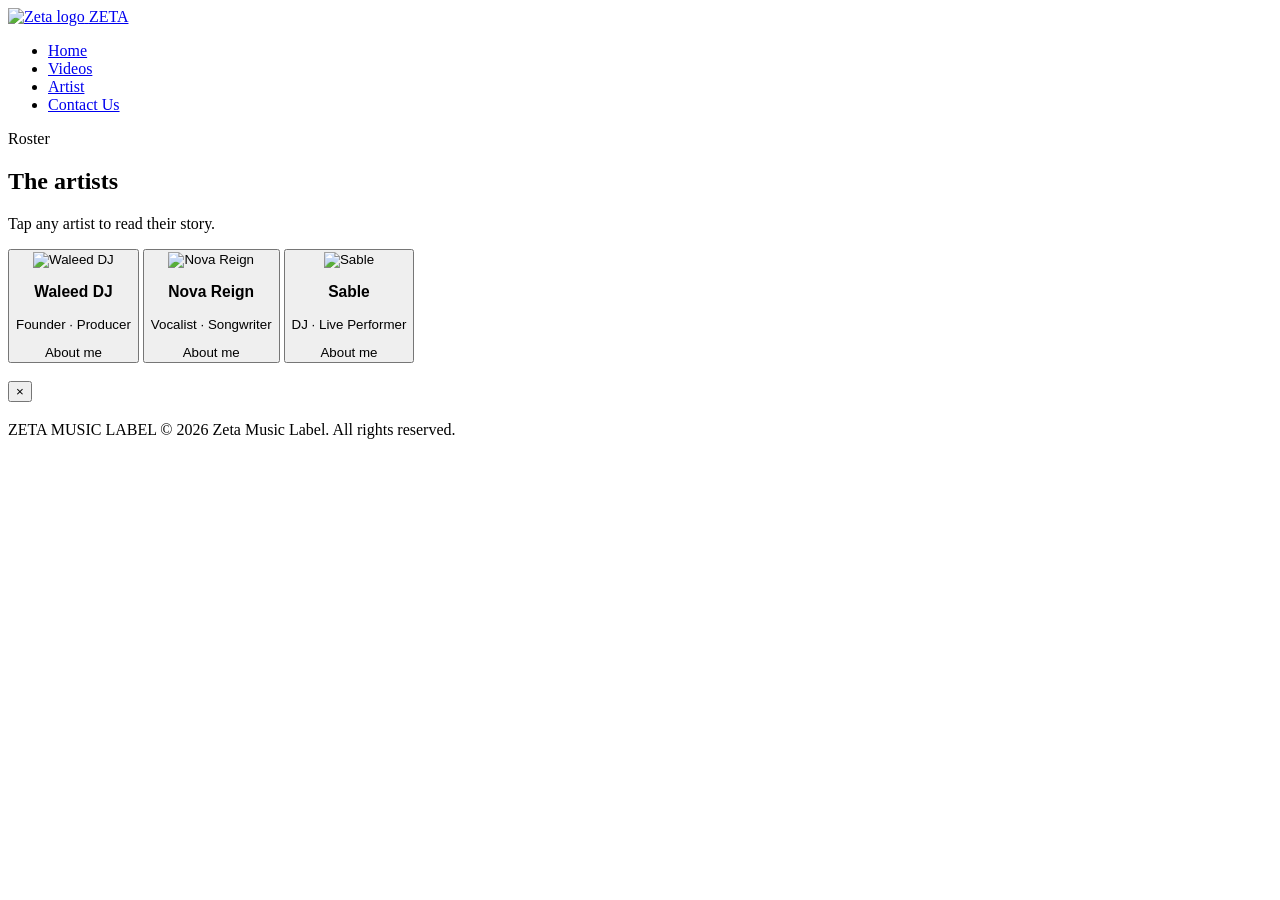
==== artist.html @ c0fe9c6c "Add files via upload" ====
<!DOCTYPE html>
<html lang="en">
<head>
  <meta charset="UTF-8" />
  <meta name="viewport" content="width=device-width, initial-scale=1.0" />
  <title>Artists — Zeta Music Label</title>
  <link rel="preconnect" href="https://fonts.googleapis.com" />
  <link rel="preconnect" href="https://fonts.gstatic.com" crossorigin />
  <link href="https://fonts.googleapis.com/css2?family=Syne:wght@700;800&family=Manrope:wght@400;600;700;800&family=Space+Mono:wght@400;700&display=swap" rel="stylesheet" />
  <link rel="stylesheet" href="css/styles.css" />
</head>
<body>

  <header class="nav">
    <div class="wrap nav-inner">
      <a class="brand" href="index.html">
        <img src="assets/logo-mark.svg" alt="Zeta logo" />
        <span class="brand-name">ZETA</span>
      </a>
      <input type="checkbox" id="nav-toggle" class="nav-toggle" hidden />
      <label class="nav-burger" for="nav-toggle" aria-label="Menu"><span></span><span></span><span></span></label>
      <ul class="nav-links">
        <li><a href="index.html">Home</a></li>
        <li><a href="videos.html">Videos</a></li>
        <li><a href="artist.html" class="active">Artist</a></li>
        <li><a href="contact.html">Contact Us</a></li>
      </ul>
    </div>
  </header>

  <main class="wrap">
    <section class="page-head">
      <p class="eyebrow">Roster</p>
      <h1 class="section-title">The artists</h1>
      <p class="section-sub">Tap any artist to read their story.</p>
    </section>

    <section class="artist-grid">

      <button class="artist-card" data-artist
              data-name="Waleed DJ"
              data-role="Founder &middot; Producer"
              data-bio="Waleed DJ is the founder and flagship artist of Zeta Music Label. Blending deep house grooves with cinematic electronic textures, he has spent the last decade building dancefloors from underground clubs to festival main stages. His sound is defined by warm analog basslines and a relentless ear for melody.">
        <img src="assets/artist-waleed.svg" alt="Waleed DJ" />
        <div class="artist-card-overlay">
          <h3>Waleed DJ</h3>
          <p class="role">Founder &middot; Producer</p>
          <span class="more">About me</span>
        </div>
      </button>

      <button class="artist-card" data-artist
              data-name="Nova Reign"
              data-role="Vocalist &middot; Songwriter"
              data-bio="Nova Reign brings a soulful voice and sharp songwriting to the Zeta family. Drawing from R&B and future-pop, her topline work has shaped some of the label's most-streamed singles. Off the mic, she writes for artists across the electronic scene.">
        <img src="assets/artist-2.svg" alt="Nova Reign" />
        <div class="artist-card-overlay">
          <h3>Nova Reign</h3>
          <p class="role">Vocalist &middot; Songwriter</p>
          <span class="more">About me</span>
        </div>
      </button>

      <button class="artist-card" data-artist
              data-name="Sable"
              data-role="DJ &middot; Live Performer"
              data-bio="Sable is a rising selector known for hypnotic, genre-fluid sets that move from melodic techno to broken beat without losing the room. A Zeta resident since 2024, Sable closes the label's showcase nights and curates its monthly mix series.">
        <img src="assets/artist-3.svg" alt="Sable" />
        <div class="artist-card-overlay">
          <h3>Sable</h3>
          <p class="role">DJ &middot; Live Performer</p>
          <span class="more">About me</span>
        </div>
      </button>

    </section>
  </main>

  <!-- ARTIST MODAL -->
  <div class="modal" id="artist-modal" role="dialog" aria-modal="true" aria-label="Artist bio">
    <div class="modal-card">
      <img src="" alt="" />
      <div class="modal-body">
        <button class="modal-close" aria-label="Close">&times;</button>
        <p class="role"></p>
        <h3></h3>
        <p></p>
      </div>
    </div>
  </div>

  <footer class="footer">
    <div class="wrap footer-inner">
      <span class="footer-brand">ZETA MUSIC LABEL</span>
      <span>&copy; 2026 Zeta Music Label. All rights reserved.</span>
    </div>
  </footer>

  <script src="js/main.js"></script>
</body>
</html>
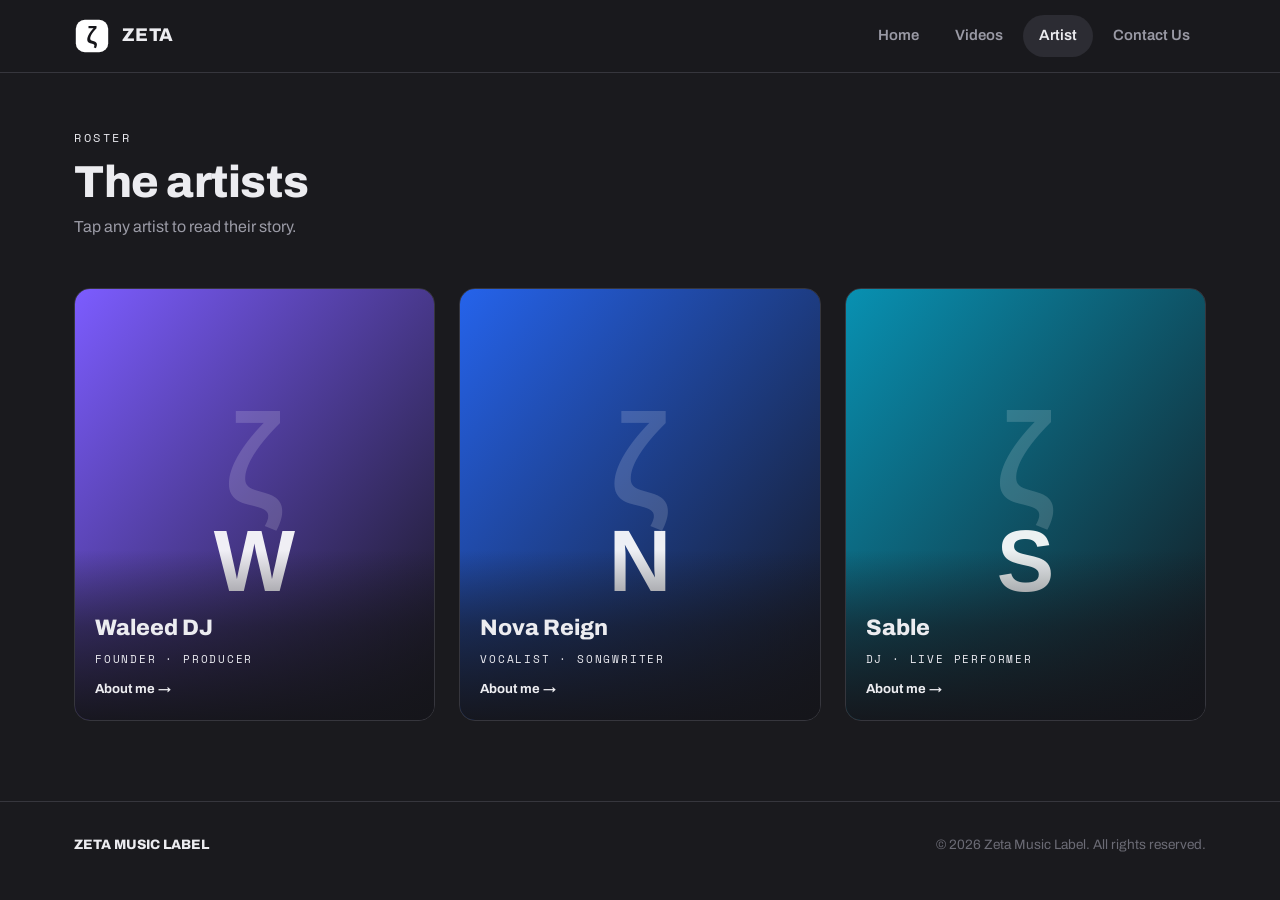
==== commit c0d0b7b1: "Add files via upload" ====
--- a/artist.html
+++ b/artist.html
@@ -6,7 +6,7 @@
   <title>Artists — Zeta Music Label</title>
   <link rel="preconnect" href="https://fonts.googleapis.com" />
   <link rel="preconnect" href="https://fonts.gstatic.com" crossorigin />
-  <link href="https://fonts.googleapis.com/css2?family=Syne:wght@700;800&family=Manrope:wght@400;600;700;800&family=Space+Mono:wght@400;700&display=swap" rel="stylesheet" />
+  <link href="https://fonts.googleapis.com/css2?family=Archivo:wght@400;500;600;700;800;900&family=Space+Mono:wght@400;700&display=swap" rel="stylesheet" />
   <link rel="stylesheet" href="css/styles.css" />
 </head>
 <body>
--- a/css/styles.css
+++ b/css/styles.css
@@ -0,0 +1,592 @@
+/* ============================================================
+   ZETA MUSIC LABEL — stylesheet
+   Palette : cool dark grey base, electric-violet accent
+   Type    : Archivo (display + body) / Space Mono (data labels)
+   ============================================================ */
+
+:root {
+  /* surfaces */
+  --bg:            #1a1a1e;
+  --bg-elevated:   #242429;
+  --bg-elevated-2: #2c2c33;
+  --border:        #36363d;
+
+  /* text */
+  --text:       #ececf0;
+  --text-muted: #9a9aa5;
+  --text-dim:   #6b6b75;
+
+  /* accent (neutralised to white) */
+  --accent:        #ffffff;
+  --accent-bright: #eaeaf0;
+  --accent-glow:   rgba(255, 255, 255, 0.20);
+
+  /* banner gradient (grey -> white, left to right) */
+  --banner-from: #41414b;
+  --banner-to:   #f4f4f6;
+
+  /* brand buttons */
+  --spotify: #1db954;
+  --youtube: #ff0033;
+
+  /* type */
+  --font-display: 'Archivo', sans-serif;
+  --font-body:    'Archivo', system-ui, sans-serif;
+  --font-mono:    'Space Mono', ui-monospace, monospace;
+
+  /* layout */
+  --maxw: 1180px;
+  --radius: 16px;
+}
+
+* { box-sizing: border-box; }
+
+html { scroll-behavior: smooth; }
+
+body {
+  margin: 0;
+  background: var(--bg);
+  color: var(--text);
+  font-family: var(--font-body);
+  font-size: 16px;
+  line-height: 1.6;
+  -webkit-font-smoothing: antialiased;
+}
+
+img { display: block; max-width: 100%; }
+a { color: inherit; text-decoration: none; }
+
+.wrap { width: 100%; max-width: var(--maxw); margin: 0 auto; padding: 0 24px; }
+
+/* ---------- shared section heading ---------- */
+.eyebrow {
+  font-family: var(--font-mono);
+  font-size: 0.72rem;
+  letter-spacing: 0.22em;
+  text-transform: uppercase;
+  color: var(--accent-bright);
+  margin: 0 0 12px;
+}
+.section-title {
+  font-family: var(--font-display);
+  font-weight: 800;
+  font-size: clamp(1.9rem, 4vw, 2.8rem);
+  line-height: 1.05;
+  margin: 0 0 8px;
+  letter-spacing: -0.01em;
+}
+.section-sub { color: var(--text-muted); margin: 0 0 40px; max-width: 56ch; }
+
+/* ============================================================
+   NAVIGATION
+   ============================================================ */
+.nav {
+  position: sticky;
+  top: 0;
+  z-index: 50;
+  background: rgba(26, 26, 30, 0.82);
+  backdrop-filter: blur(14px);
+  border-bottom: 1px solid var(--border);
+}
+.nav-inner {
+  display: flex;
+  align-items: center;
+  justify-content: space-between;
+  height: 72px;
+}
+.brand { display: flex; align-items: center; gap: 12px; }
+.brand img { width: 36px; height: 36px; }
+.brand-name {
+  font-family: var(--font-display);
+  font-weight: 800;
+  font-size: 1.15rem;
+  letter-spacing: 0.02em;
+}
+.nav-links { display: flex; align-items: center; gap: 4px; list-style: none; margin: 0; padding: 0; }
+.nav-links a {
+  display: block;
+  padding: 9px 16px;
+  border-radius: 999px;
+  font-size: 0.93rem;
+  font-weight: 600;
+  color: var(--text-muted);
+  transition: color 0.2s, background 0.2s;
+}
+.nav-links a:hover { color: var(--text); }
+.nav-links a.active { color: var(--text); background: var(--bg-elevated-2); }
+
+/* mobile menu toggle (hidden checkbox pattern) */
+.nav-toggle { display: none; }
+.nav-burger {
+  display: none;
+  flex-direction: column;
+  gap: 5px;
+  cursor: pointer;
+  padding: 8px;
+}
+.nav-burger span {
+  width: 24px; height: 2px; background: var(--text); border-radius: 2px;
+}
+
+/* ============================================================
+   HOME — BANNER
+   ============================================================ */
+.banner {
+  width: 100%;
+  overflow: hidden;
+  /* grey on the left, holding pure white across the right end */
+  background: linear-gradient(95deg,
+    var(--banner-from) 0%,
+    var(--banner-from) 20%,
+    var(--banner-to) 68%,
+    var(--banner-to) 100%);
+}
+.banner-inner {
+  max-width: 1320px;
+  margin: 0 auto;
+  padding: 0 clamp(24px, 5vw, 64px);
+  display: grid;
+  grid-template-columns: 1.25fr 1fr;
+  gap: 32px;
+  align-items: center;
+  min-height: 380px;
+}
+.banner-text { padding: 56px 0; }
+.banner-text h1 {
+  font-family: var(--font-display);
+  font-weight: 800;
+  font-size: clamp(2.4rem, 5.2vw, 4rem);
+  line-height: 1;
+  margin: 0;
+  color: #ffffff;
+  letter-spacing: -0.02em;
+  text-shadow: 0 2px 30px rgba(0,0,0,0.35);
+}
+.banner-text .artist {
+  font-family: var(--font-mono);
+  font-size: clamp(1rem, 2vw, 1.25rem);
+  letter-spacing: 0.18em;
+  text-transform: uppercase;
+  color: #dcdce4;
+  margin: 16px 0 32px;
+}
+.banner-cta { display: flex; flex-wrap: wrap; gap: 14px; }
+
+.btn-stream {
+  display: inline-flex;
+  align-items: center;
+  gap: 10px;
+  padding: 12px 22px;
+  border-radius: 999px;
+  font-weight: 700;
+  font-size: 0.95rem;
+  color: #fff;
+  border: 1px solid rgba(255, 255, 255, 0.22);
+  transition: transform 0.15s, box-shadow 0.2s, filter 0.2s;
+}
+.btn-stream svg { width: 20px; height: 20px; fill: currentColor; }
+.btn-stream:hover { transform: translateY(-2px); filter: brightness(1.25); }
+.btn-stream:active { transform: translateY(0); }
+.btn-spotify { background: #000; box-shadow: 0 8px 24px rgba(0,0,0,0.35); }
+.btn-youtube { background: #000; box-shadow: 0 8px 24px rgba(0,0,0,0.35); }
+
+.banner-logo {
+  display: flex;
+  align-items: center;
+  justify-content: center;
+  padding: 32px;
+}
+.banner-logo img { width: min(240px, 70%); height: auto; }
+
+/* ============================================================
+   HOME — NOW PLAYING (modern dark card)
+   ============================================================ */
+.np { padding: 40px 0 84px; }
+.np-heading {
+  font-family: var(--font-display);
+  font-weight: 800;
+  font-size: clamp(1.6rem, 3vw, 2.2rem);
+  letter-spacing: -0.01em;
+  margin: 0 0 24px;
+}
+
+.np-card {
+  position: relative;
+  display: grid;
+  grid-template-columns: 150px 1fr;
+  gap: 28px;
+  align-items: center;
+  max-width: 720px;
+  padding: 24px;
+  border-radius: 24px;
+  background: linear-gradient(155deg, #1c1c23 0%, #0c0c0f 72%);
+  border: 1px solid rgba(255, 255, 255, 0.07);
+  box-shadow: 0 30px 70px -30px rgba(0, 0, 0, 0.85);
+  overflow: hidden;
+}
+.np-card::before {
+  content: "";
+  position: absolute;
+  inset: 0;
+  border-radius: inherit;
+  background: radial-gradient(130% 90% at 0% 0%, rgba(255,255,255,0.06), transparent 58%);
+  pointer-events: none;
+}
+
+.np-cover {
+  position: relative;
+  z-index: 1;
+  width: 150px;
+  height: 150px;
+  border-radius: 16px;
+  overflow: hidden;
+  box-shadow: 0 18px 40px -12px rgba(0, 0, 0, 0.85);
+}
+.np-cover img { width: 100%; height: 100%; object-fit: cover; display: block; }
+
+.np-body { position: relative; z-index: 1; min-width: 0; }
+.np-eyebrow {
+  font-family: var(--font-mono);
+  text-transform: uppercase;
+  letter-spacing: 0.22em;
+  font-size: 0.66rem;
+  color: rgba(255, 255, 255, 0.45);
+  margin: 0 0 10px;
+}
+.np-title {
+  font-family: var(--font-display);
+  font-weight: 800;
+  font-size: clamp(1.4rem, 2.6vw, 1.9rem);
+  line-height: 1.05;
+  color: #fff;
+  margin: 0;
+  white-space: nowrap; overflow: hidden; text-overflow: ellipsis;
+}
+.np-artist { color: var(--text-muted); font-size: 0.98rem; margin: 6px 0 22px; }
+
+.np-controls { display: flex; align-items: center; gap: 18px; }
+.np-play {
+  flex: none;
+  width: 56px; height: 56px;
+  border-radius: 50%;
+  border: none;
+  background: #fff;
+  color: #0c0c0f;
+  cursor: pointer;
+  display: grid; place-items: center;
+  box-shadow: 0 10px 26px -6px rgba(255, 255, 255, 0.3);
+  transition: transform 0.15s ease, box-shadow 0.2s ease;
+}
+.np-play:hover { transform: scale(1.06); box-shadow: 0 12px 30px -6px rgba(255,255,255,0.42); }
+.np-play:active { transform: scale(0.97); }
+.np-play svg { width: 24px; height: 24px; fill: currentColor; }
+.np-play .icon-pause { display: none; }
+.np-play.playing .icon-play { display: none; }
+.np-play.playing .icon-pause { display: block; }
+
+.np-progress { flex: 1; display: flex; align-items: center; gap: 12px; min-width: 0; }
+.np-time {
+  font-family: var(--font-mono);
+  font-size: 0.74rem;
+  color: rgba(255, 255, 255, 0.5);
+  white-space: nowrap;
+}
+.np-bar {
+  position: relative;
+  flex: 1;
+  height: 6px;
+  border-radius: 999px;
+  background: rgba(255, 255, 255, 0.13);
+  cursor: pointer;
+}
+.np-fill {
+  position: absolute;
+  left: 0; top: 0; bottom: 0;
+  width: 0%;
+  border-radius: 999px;
+  background: #fff;
+}
+.np-knob {
+  position: absolute;
+  top: 50%;
+  left: 0%;
+  width: 14px; height: 14px;
+  border-radius: 50%;
+  background: #fff;
+  box-shadow: 0 2px 8px rgba(0, 0, 0, 0.55);
+  transform: translate(-50%, -50%);
+  transition: transform 0.12s ease;
+}
+.np-bar:hover .np-knob { transform: translate(-50%, -50%) scale(1.25); }
+.np-bar:focus-visible { outline: 2px solid rgba(255,255,255,0.6); outline-offset: 5px; }
+
+/* ============================================================
+   VIDEOS
+   ============================================================ */
+.page-head { padding: 56px 0 8px; }
+.video-grid {
+  display: grid;
+  grid-template-columns: repeat(3, 1fr);
+  gap: 22px;
+  padding-bottom: 80px;
+}
+.video-card {
+  background: var(--bg-elevated);
+  border: 1px solid var(--border);
+  border-radius: var(--radius);
+  overflow: hidden;
+  transition: transform 0.2s, border-color 0.2s;
+}
+.video-card:hover { transform: translateY(-4px); border-color: var(--accent); }
+.video-embed {
+  position: relative;
+  aspect-ratio: 16 / 9;
+  background: #000;
+}
+.video-embed iframe {
+  position: absolute; inset: 0;
+  width: 100%; height: 100%;
+  border: 0;
+}
+.video-info { padding: 16px 18px 18px; }
+.video-info h3 {
+  font-family: var(--font-display);
+  font-weight: 700;
+  font-size: 1.05rem;
+  margin: 0 0 4px;
+}
+.video-info p { color: var(--text-muted); font-size: 0.85rem; margin: 0; }
+
+/* ============================================================
+   ARTISTS
+   ============================================================ */
+.artist-grid {
+  display: grid;
+  grid-template-columns: repeat(3, 1fr);
+  gap: 24px;
+  padding-bottom: 80px;
+}
+.artist-card {
+  position: relative;
+  border-radius: var(--radius);
+  overflow: hidden;
+  cursor: pointer;
+  border: 1px solid var(--border);
+  background: var(--bg-elevated);
+  text-align: left;
+  padding: 0;
+  color: inherit;
+  font: inherit;
+}
+.artist-card img { width: 100%; aspect-ratio: 5 / 6; object-fit: cover; transition: transform 0.4s; }
+.artist-card:hover img { transform: scale(1.05); }
+.artist-card-overlay {
+  position: absolute;
+  inset: auto 0 0 0;
+  padding: 60px 20px 20px;
+  background: linear-gradient(to top, rgba(21,21,26,0.95) 0%, rgba(21,21,26,0.55) 55%, transparent 100%);
+}
+.artist-card-overlay h3 {
+  font-family: var(--font-display);
+  font-weight: 800;
+  font-size: 1.4rem;
+  margin: 0;
+}
+.artist-card-overlay .role {
+  font-family: var(--font-mono);
+  font-size: 0.7rem;
+  letter-spacing: 0.16em;
+  text-transform: uppercase;
+  color: var(--accent-bright);
+  margin: 4px 0 0;
+}
+.artist-card .more {
+  display: inline-block;
+  margin-top: 10px;
+  font-size: 0.82rem;
+  font-weight: 700;
+  color: var(--text);
+}
+.artist-card .more::after { content: " \2192"; }
+
+/* modal */
+.modal {
+  position: fixed; inset: 0;
+  z-index: 100;
+  display: none;
+  align-items: center;
+  justify-content: center;
+  padding: 24px;
+  background: rgba(8,8,10,0.72);
+  backdrop-filter: blur(6px);
+}
+.modal.open { display: flex; }
+.modal-card {
+  background: var(--bg-elevated);
+  border: 1px solid var(--border);
+  border-radius: 20px;
+  max-width: 560px;
+  width: 100%;
+  overflow: hidden;
+  display: grid;
+  grid-template-columns: 200px 1fr;
+}
+.modal-card img { width: 200px; height: 100%; object-fit: cover; }
+.modal-body { padding: 28px; position: relative; }
+.modal-body .role {
+  font-family: var(--font-mono);
+  font-size: 0.7rem; letter-spacing: 0.16em; text-transform: uppercase;
+  color: var(--accent-bright); margin: 0 0 6px;
+}
+.modal-body h3 {
+  font-family: var(--font-display); font-weight: 800;
+  font-size: 1.8rem; margin: 0 0 14px;
+}
+.modal-body p { color: var(--text-muted); margin: 0; font-size: 0.95rem; }
+.modal-close {
+  position: absolute; top: 16px; right: 16px;
+  width: 34px; height: 34px; border-radius: 50%;
+  border: 1px solid var(--border);
+  background: var(--bg);
+  color: var(--text); cursor: pointer;
+  font-size: 1.1rem; line-height: 1;
+}
+.modal-close:hover { border-color: var(--accent); }
+
+/* ============================================================
+   CONTACT
+   ============================================================ */
+.contact-layout {
+  display: grid;
+  grid-template-columns: 1fr 1.2fr;
+  gap: 48px;
+  padding-bottom: 90px;
+  align-items: start;
+}
+.contact-info p { color: var(--text-muted); }
+.contact-info .channel {
+  display: flex; align-items: center; gap: 12px;
+  margin-top: 22px;
+}
+.contact-info .channel-icon {
+  width: 42px; height: 42px; border-radius: 12px;
+  background: var(--bg-elevated-2);
+  display: grid; place-items: center;
+  color: var(--accent-bright);
+}
+.contact-info .channel-icon svg { width: 20px; height: 20px; fill: currentColor; }
+.contact-info .channel small { font-family: var(--font-mono); color: var(--text-dim); display:block; font-size: 0.7rem; letter-spacing: 0.12em; text-transform: uppercase;}
+.contact-info .channel strong { font-weight: 600; }
+
+.form {
+  background: var(--bg-elevated);
+  border: 1px solid var(--border);
+  border-radius: var(--radius);
+  padding: 30px;
+}
+.field { margin-bottom: 20px; }
+.field label {
+  display: block;
+  font-size: 0.82rem;
+  font-weight: 700;
+  margin-bottom: 8px;
+  color: var(--text);
+}
+.field input, .field textarea {
+  width: 100%;
+  background: var(--bg);
+  border: 1px solid var(--border);
+  border-radius: 10px;
+  padding: 13px 15px;
+  color: var(--text);
+  font-family: var(--font-body);
+  font-size: 0.95rem;
+  transition: border-color 0.2s, box-shadow 0.2s;
+}
+.field input:focus, .field textarea:focus {
+  outline: none;
+  border-color: var(--accent);
+  box-shadow: 0 0 0 3px var(--accent-glow);
+}
+.field textarea { resize: vertical; min-height: 140px; }
+
+.btn-submit {
+  width: 100%;
+  padding: 14px;
+  border: none;
+  border-radius: 10px;
+  background: var(--accent);
+  color: #15151a;
+  font-family: var(--font-body);
+  font-weight: 800;
+  font-size: 1rem;
+  cursor: pointer;
+  transition: background 0.2s, transform 0.15s;
+}
+.btn-submit:hover { background: var(--accent-bright); transform: translateY(-1px); }
+.form-note { font-size: 0.8rem; color: var(--text-dim); margin: 14px 0 0; text-align: center; }
+.form-status { margin-top: 14px; font-size: 0.9rem; font-weight: 600; min-height: 1.2em; }
+.form-status.ok { color: var(--spotify); }
+.form-status.err { color: var(--youtube); }
+
+/* ============================================================
+   FOOTER
+   ============================================================ */
+.footer {
+  border-top: 1px solid var(--border);
+  padding: 32px 0;
+  color: var(--text-dim);
+  font-size: 0.85rem;
+}
+.footer-inner { display: flex; justify-content: space-between; align-items: center; flex-wrap: wrap; gap: 12px; }
+.footer .footer-brand { font-family: var(--font-display); font-weight: 800; color: var(--text); }
+
+/* ============================================================
+   RESPONSIVE
+   ============================================================ */
+@media (max-width: 880px) {
+  .nav-burger { display: flex; }
+  .nav-links {
+    position: absolute;
+    top: 72px; left: 0; right: 0;
+    flex-direction: column;
+    align-items: stretch;
+    gap: 0;
+    background: var(--bg);
+    border-bottom: 1px solid var(--border);
+    padding: 8px;
+    display: none;
+  }
+  .nav-toggle:checked ~ .nav-links { display: flex; }
+  .nav-links a { padding: 14px 16px; border-radius: 10px; }
+
+  .banner {
+    /* stacked: light at top behind the logo, grey lower behind white text */
+    background: linear-gradient(180deg, var(--banner-to) 0%, var(--banner-from) 72%);
+  }
+  .banner-inner { grid-template-columns: 1fr; min-height: auto; gap: 0; }
+  .banner-logo { order: -1; padding: 36px 32px 0; }
+  .banner-logo img { width: 150px; }
+  .banner-text { padding: 28px 0 36px; text-align: center; }
+  .banner-cta { justify-content: center; }
+
+  .video-grid { grid-template-columns: repeat(2, 1fr); }
+  .artist-grid { grid-template-columns: repeat(2, 1fr); }
+  .contact-layout { grid-template-columns: 1fr; gap: 32px; }
+}
+
+@media (max-width: 640px) {
+  .np-card { grid-template-columns: 1fr; gap: 22px; text-align: center; }
+  .np-cover { width: 200px; height: 200px; margin: 0 auto; }
+  .np-controls { justify-content: center; }
+}
+
+@media (max-width: 560px) {
+  .video-grid, .artist-grid { grid-template-columns: 1fr; }
+  .modal-card { grid-template-columns: 1fr; }
+  .modal-card img { width: 100%; height: 180px; }
+}
+
+@media (prefers-reduced-motion: reduce) {
+  * { animation: none !important; transition: none !important; scroll-behavior: auto !important; }
+}
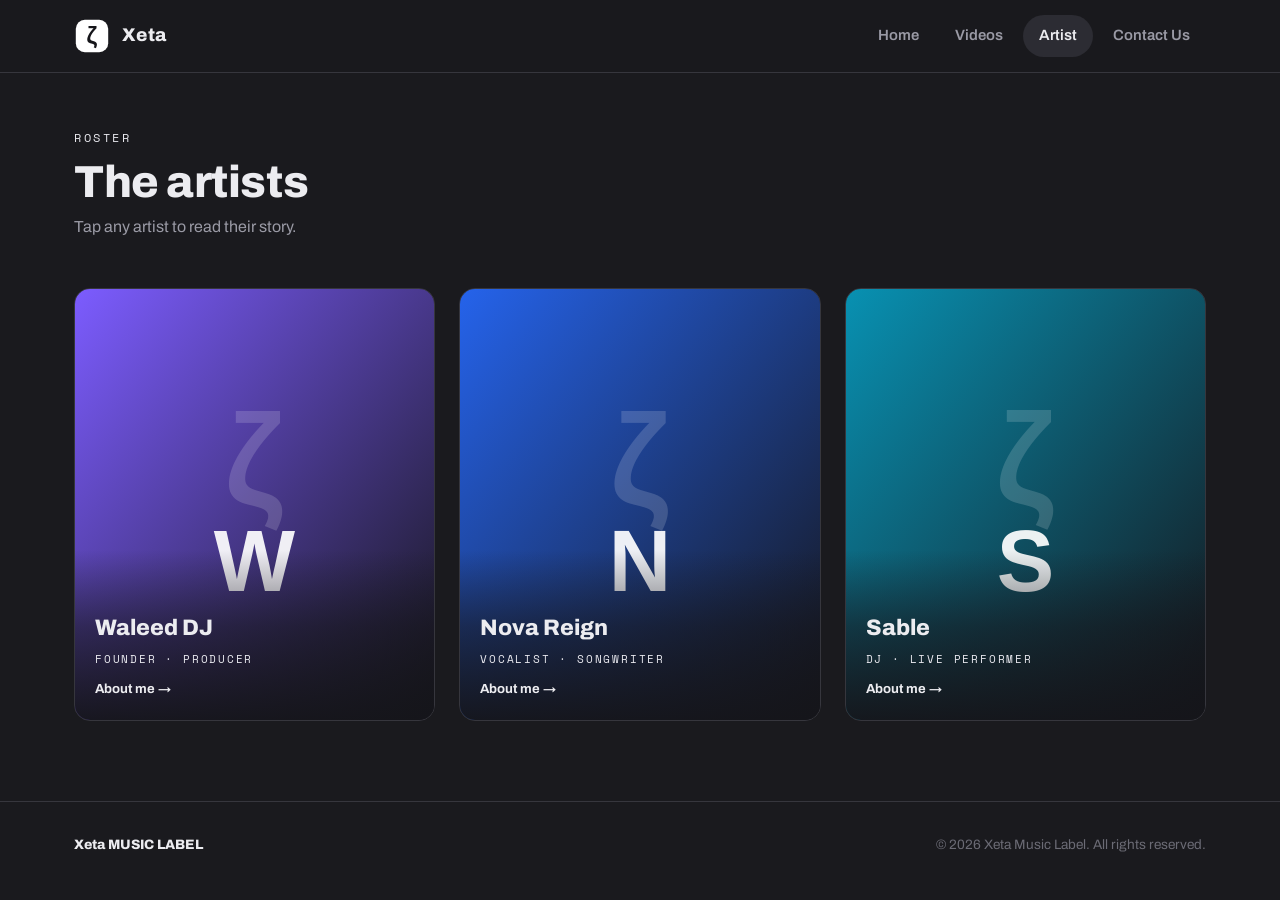
==== commit 7d8df0e8: "Update artist.html" ====
--- a/artist.html
+++ b/artist.html
@@ -3,7 +3,7 @@
 <head>
   <meta charset="UTF-8" />
   <meta name="viewport" content="width=device-width, initial-scale=1.0" />
-  <title>Artists — Zeta Music Label</title>
+  <title>Artists — Xeta Music Label</title>
   <link rel="preconnect" href="https://fonts.googleapis.com" />
   <link rel="preconnect" href="https://fonts.gstatic.com" crossorigin />
   <link href="https://fonts.googleapis.com/css2?family=Archivo:wght@400;500;600;700;800;900&family=Space+Mono:wght@400;700&display=swap" rel="stylesheet" />
@@ -14,8 +14,8 @@
   <header class="nav">
     <div class="wrap nav-inner">
       <a class="brand" href="index.html">
-        <img src="assets/logo-mark.svg" alt="Zeta logo" />
-        <span class="brand-name">ZETA</span>
+        <img src="assets/logo-mark.svg" alt="Xeta logo" />
+        <span class="brand-name">Xeta</span>
       </a>
       <input type="checkbox" id="nav-toggle" class="nav-toggle" hidden />
       <label class="nav-burger" for="nav-toggle" aria-label="Menu"><span></span><span></span><span></span></label>
@@ -40,7 +40,7 @@
       <button class="artist-card" data-artist
               data-name="Waleed DJ"
               data-role="Founder &middot; Producer"
-              data-bio="Waleed DJ is the founder and flagship artist of Zeta Music Label. Blending deep house grooves with cinematic electronic textures, he has spent the last decade building dancefloors from underground clubs to festival main stages. His sound is defined by warm analog basslines and a relentless ear for melody.">
+              data-bio="Waleed DJ is the founder and flagship artist of Xeta Music Label. Blending deep house grooves with cinematic electronic textures, he has spent the last decade building dancefloors from underground clubs to festival main stages. His sound is defined by warm analog basslines and a relentless ear for melody.">
         <img src="assets/artist-waleed.svg" alt="Waleed DJ" />
         <div class="artist-card-overlay">
           <h3>Waleed DJ</h3>
@@ -52,7 +52,7 @@
       <button class="artist-card" data-artist
               data-name="Nova Reign"
               data-role="Vocalist &middot; Songwriter"
-              data-bio="Nova Reign brings a soulful voice and sharp songwriting to the Zeta family. Drawing from R&B and future-pop, her topline work has shaped some of the label's most-streamed singles. Off the mic, she writes for artists across the electronic scene.">
+              data-bio="Nova Reign brings a soulful voice and sharp songwriting to the Xeta family. Drawing from R&B and future-pop, her topline work has shaped some of the label's most-streamed singles. Off the mic, she writes for artists across the electronic scene.">
         <img src="assets/artist-2.svg" alt="Nova Reign" />
         <div class="artist-card-overlay">
           <h3>Nova Reign</h3>
@@ -64,7 +64,7 @@
       <button class="artist-card" data-artist
               data-name="Sable"
               data-role="DJ &middot; Live Performer"
-              data-bio="Sable is a rising selector known for hypnotic, genre-fluid sets that move from melodic techno to broken beat without losing the room. A Zeta resident since 2024, Sable closes the label's showcase nights and curates its monthly mix series.">
+              data-bio="Sable is a rising selector known for hypnotic, genre-fluid sets that move from melodic techno to broken beat without losing the room. A Xeta resident since 2024, Sable closes the label's showcase nights and curates its monthly mix series.">
         <img src="assets/artist-3.svg" alt="Sable" />
         <div class="artist-card-overlay">
           <h3>Sable</h3>
@@ -91,8 +91,8 @@
 
   <footer class="footer">
     <div class="wrap footer-inner">
-      <span class="footer-brand">ZETA MUSIC LABEL</span>
-      <span>&copy; 2026 Zeta Music Label. All rights reserved.</span>
+      <span class="footer-brand">Xeta MUSIC LABEL</span>
+      <span>&copy; 2026 Xeta Music Label. All rights reserved.</span>
     </div>
   </footer>
 
--- a/css/styles.css
+++ b/css/styles.css
@@ -218,7 +218,7 @@
   align-items: center;
   max-width: 720px;
   padding: 24px;
-  border-radius: 24px;
+  border-radius: 0;
   background: linear-gradient(155deg, #1c1c23 0%, #0c0c0f 72%);
   border: 1px solid rgba(255, 255, 255, 0.07);
   box-shadow: 0 30px 70px -30px rgba(0, 0, 0, 0.85);
@@ -238,7 +238,7 @@
   z-index: 1;
   width: 150px;
   height: 150px;
-  border-radius: 16px;
+  border-radius: 0;
   overflow: hidden;
   box-shadow: 0 18px 40px -12px rgba(0, 0, 0, 0.85);
 }
@@ -295,7 +295,7 @@
   position: relative;
   flex: 1;
   height: 6px;
-  border-radius: 999px;
+  border-radius: 0;
   background: rgba(255, 255, 255, 0.13);
   cursor: pointer;
 }
@@ -303,7 +303,7 @@
   position: absolute;
   left: 0; top: 0; bottom: 0;
   width: 0%;
-  border-radius: 999px;
+  border-radius: 0;
   background: #fff;
 }
 .np-knob {
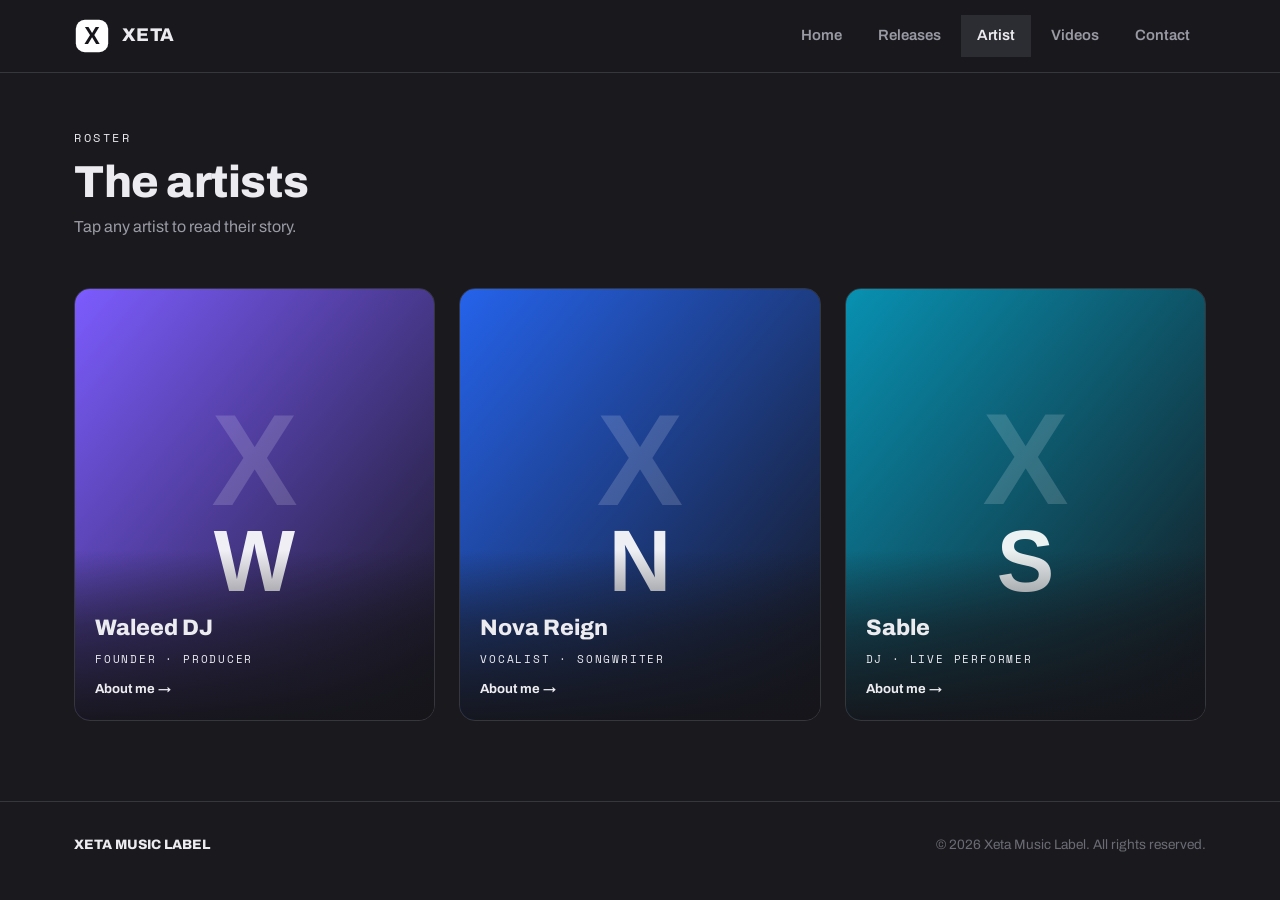
==== commit 12e71083: "Add files via upload" ====
--- a/artist.html
+++ b/artist.html
@@ -15,15 +15,16 @@
     <div class="wrap nav-inner">
       <a class="brand" href="index.html">
         <img src="assets/logo-mark.svg" alt="Xeta logo" />
-        <span class="brand-name">Xeta</span>
+        <span class="brand-name">XETA</span>
       </a>
       <input type="checkbox" id="nav-toggle" class="nav-toggle" hidden />
       <label class="nav-burger" for="nav-toggle" aria-label="Menu"><span></span><span></span><span></span></label>
       <ul class="nav-links">
         <li><a href="index.html">Home</a></li>
+        <li><a href="releases.html">Releases</a></li>
+        <li><a href="artist.html" class="active">Artist</a></li>
         <li><a href="videos.html">Videos</a></li>
-        <li><a href="artist.html" class="active">Artist</a></li>
-        <li><a href="contact.html">Contact Us</a></li>
+        <li><a href="contact.html">Contact</a></li>
       </ul>
     </div>
   </header>
@@ -91,7 +92,7 @@
 
   <footer class="footer">
     <div class="wrap footer-inner">
-      <span class="footer-brand">Xeta MUSIC LABEL</span>
+      <span class="footer-brand">XETA MUSIC LABEL</span>
       <span>&copy; 2026 Xeta Music Label. All rights reserved.</span>
     </div>
   </footer>
--- a/css/styles.css
+++ b/css/styles.css
@@ -1,5 +1,5 @@
 /* ============================================================
-   ZETA MUSIC LABEL — stylesheet
+   XETA MUSIC LABEL — stylesheet
    Palette : cool dark grey base, electric-violet accent
    Type    : Archivo (display + body) / Space Mono (data labels)
    ============================================================ */
@@ -106,7 +106,7 @@
 .nav-links a {
   display: block;
   padding: 9px 16px;
-  border-radius: 999px;
+  border-radius: 0;
   font-size: 0.93rem;
   font-weight: 600;
   color: var(--text-muted);
@@ -144,18 +144,18 @@
 .banner-inner {
   max-width: 1320px;
   margin: 0 auto;
-  padding: 0 clamp(24px, 5vw, 64px);
+  padding: 0 clamp(14px, 4vw, 64px);
   display: grid;
   grid-template-columns: 1.25fr 1fr;
-  gap: 32px;
+  gap: clamp(10px, 3vw, 32px);
   align-items: center;
-  min-height: 380px;
-}
-.banner-text { padding: 56px 0; }
+  min-height: clamp(118px, 26vw, 380px);
+}
+.banner-text { padding: clamp(14px, 3.5vw, 56px) 0; }
 .banner-text h1 {
   font-family: var(--font-display);
   font-weight: 800;
-  font-size: clamp(2.4rem, 5.2vw, 4rem);
+  font-size: clamp(1.1rem, 6vw, 4rem);
   line-height: 1;
   margin: 0;
   color: #ffffff;
@@ -164,27 +164,27 @@
 }
 .banner-text .artist {
   font-family: var(--font-mono);
-  font-size: clamp(1rem, 2vw, 1.25rem);
+  font-size: clamp(0.58rem, 2.1vw, 1.25rem);
   letter-spacing: 0.18em;
   text-transform: uppercase;
   color: #dcdce4;
-  margin: 16px 0 32px;
-}
-.banner-cta { display: flex; flex-wrap: wrap; gap: 14px; }
+  margin: clamp(6px, 1.5vw, 16px) 0 clamp(12px, 3vw, 32px);
+}
+.banner-cta { display: flex; flex-wrap: wrap; gap: clamp(6px, 1.6vw, 14px); }
 
 .btn-stream {
   display: inline-flex;
   align-items: center;
-  gap: 10px;
-  padding: 12px 22px;
+  gap: clamp(4px, 1.2vw, 10px);
+  padding: clamp(6px, 1.6vw, 12px) clamp(10px, 2.6vw, 22px);
   border-radius: 999px;
   font-weight: 700;
-  font-size: 0.95rem;
+  font-size: clamp(0.62rem, 1.9vw, 0.95rem);
   color: #fff;
   border: 1px solid rgba(255, 255, 255, 0.22);
   transition: transform 0.15s, box-shadow 0.2s, filter 0.2s;
 }
-.btn-stream svg { width: 20px; height: 20px; fill: currentColor; }
+.btn-stream svg { width: clamp(13px, 1.9vw, 20px); height: clamp(13px, 1.9vw, 20px); fill: currentColor; }
 .btn-stream:hover { transform: translateY(-2px); filter: brightness(1.25); }
 .btn-stream:active { transform: translateY(0); }
 .btn-spotify { background: #000; box-shadow: 0 8px 24px rgba(0,0,0,0.35); }
@@ -194,9 +194,9 @@
   display: flex;
   align-items: center;
   justify-content: center;
-  padding: 32px;
-}
-.banner-logo img { width: min(240px, 70%); height: auto; }
+  padding: clamp(10px, 2.5vw, 32px);
+}
+.banner-logo img { width: clamp(64px, 22vw, 240px); height: auto; }
 
 /* ============================================================
    HOME — NOW PLAYING (modern dark card)
@@ -540,6 +540,124 @@
 }
 .footer-inner { display: flex; justify-content: space-between; align-items: center; flex-wrap: wrap; gap: 12px; }
 .footer .footer-brand { font-family: var(--font-display); font-weight: 800; color: var(--text); }
+
+/* ============================================================
+   RELEASES
+   ============================================================ */
+.releases-grid {
+  display: grid;
+  grid-template-columns: repeat(3, 1fr);
+  gap: 22px;
+  padding-bottom: 80px;
+}
+.release-cover {
+  position: relative;
+  aspect-ratio: 1;
+  overflow: hidden;
+  border: 1px solid var(--border);
+  background: var(--bg-elevated);
+}
+.release-cover img {
+  width: 100%; height: 100%;
+  object-fit: cover;
+  display: block;
+  transition: transform 0.4s ease, filter 0.3s ease;
+}
+.release-card:hover .release-cover img { transform: scale(1.05); filter: brightness(0.45); }
+
+.release-overlay {
+  position: absolute;
+  inset: 0;
+  display: flex;
+  flex-direction: column;
+  align-items: center;
+  justify-content: center;
+  gap: 10px;
+  color: #fff;
+  opacity: 0;
+  transition: opacity 0.25s ease;
+}
+.release-card:hover .release-overlay { opacity: 1; }
+.release-buy-icon {
+  width: 52px; height: 52px;
+  display: grid; place-items: center;
+  border: 1px solid rgba(255, 255, 255, 0.5);
+  background: rgba(0, 0, 0, 0.35);
+  transition: background 0.2s ease, color 0.2s ease, border-color 0.2s ease;
+}
+.release-buy-icon svg { width: 22px; height: 22px; }
+.release-overlay:hover .release-buy-icon { background: #fff; color: #000; border-color: #fff; }
+.release-buy-text {
+  font-family: var(--font-mono);
+  text-transform: uppercase;
+  letter-spacing: 0.2em;
+  font-size: 0.72rem;
+}
+
+.release-info { padding: 14px 2px 0; }
+.release-title { font-family: var(--font-display); font-weight: 700; font-size: 1.05rem; margin: 0; }
+.release-cat {
+  font-family: var(--font-mono);
+  text-transform: uppercase;
+  letter-spacing: 0.14em;
+  font-size: 0.7rem;
+  color: var(--text-dim);
+  margin: 5px 0 0;
+}
+
+/* ============================================================
+   HOME — TRACKLIST (more soundtracks)
+   ============================================================ */
+.np-list { max-width: 720px; margin-top: 26px; }
+.np-list-label {
+  font-family: var(--font-mono);
+  text-transform: uppercase;
+  letter-spacing: 0.2em;
+  font-size: 0.66rem;
+  color: var(--text-dim);
+  margin: 0 0 6px;
+}
+.np-track {
+  display: flex;
+  align-items: center;
+  gap: 14px;
+  width: 100%;
+  text-align: left;
+  background: transparent;
+  border: none;
+  border-top: 1px solid var(--border);
+  padding: 14px 8px;
+  cursor: pointer;
+  color: inherit;
+  font: inherit;
+  transition: background 0.15s ease;
+}
+.np-track:last-child { border-bottom: 1px solid var(--border); }
+.np-track:hover { background: rgba(255, 255, 255, 0.04); }
+.np-track.active { background: rgba(255, 255, 255, 0.06); }
+.np-track-index {
+  font-family: var(--font-mono);
+  font-size: 0.8rem;
+  color: var(--text-dim);
+  width: 22px;
+  flex: none;
+}
+.np-track.active .np-track-index { color: #fff; }
+.np-track-main { flex: 1; min-width: 0; }
+.np-track-title {
+  display: block;
+  font-weight: 600;
+  color: var(--text);
+  font-size: 0.98rem;
+  white-space: nowrap; overflow: hidden; text-overflow: ellipsis;
+}
+.np-track-artist { display: block; color: var(--text-muted); font-size: 0.82rem; }
+.np-track-time {
+  font-family: var(--font-mono);
+  font-size: 0.78rem;
+  color: var(--text-dim);
+  flex: none;
+}
 
 /* ============================================================
    RESPONSIVE
@@ -558,20 +676,11 @@
     display: none;
   }
   .nav-toggle:checked ~ .nav-links { display: flex; }
-  .nav-links a { padding: 14px 16px; border-radius: 10px; }
-
-  .banner {
-    /* stacked: light at top behind the logo, grey lower behind white text */
-    background: linear-gradient(180deg, var(--banner-to) 0%, var(--banner-from) 72%);
-  }
-  .banner-inner { grid-template-columns: 1fr; min-height: auto; gap: 0; }
-  .banner-logo { order: -1; padding: 36px 32px 0; }
-  .banner-logo img { width: 150px; }
-  .banner-text { padding: 28px 0 36px; text-align: center; }
-  .banner-cta { justify-content: center; }
+  .nav-links a { padding: 14px 16px; border-radius: 0; }
 
   .video-grid { grid-template-columns: repeat(2, 1fr); }
   .artist-grid { grid-template-columns: repeat(2, 1fr); }
+  .releases-grid { grid-template-columns: repeat(2, 1fr); }
   .contact-layout { grid-template-columns: 1fr; gap: 32px; }
 }
 
@@ -582,7 +691,7 @@
 }
 
 @media (max-width: 560px) {
-  .video-grid, .artist-grid { grid-template-columns: 1fr; }
+  .video-grid, .artist-grid, .releases-grid { grid-template-columns: 1fr; }
   .modal-card { grid-template-columns: 1fr; }
   .modal-card img { width: 100%; height: 180px; }
 }
